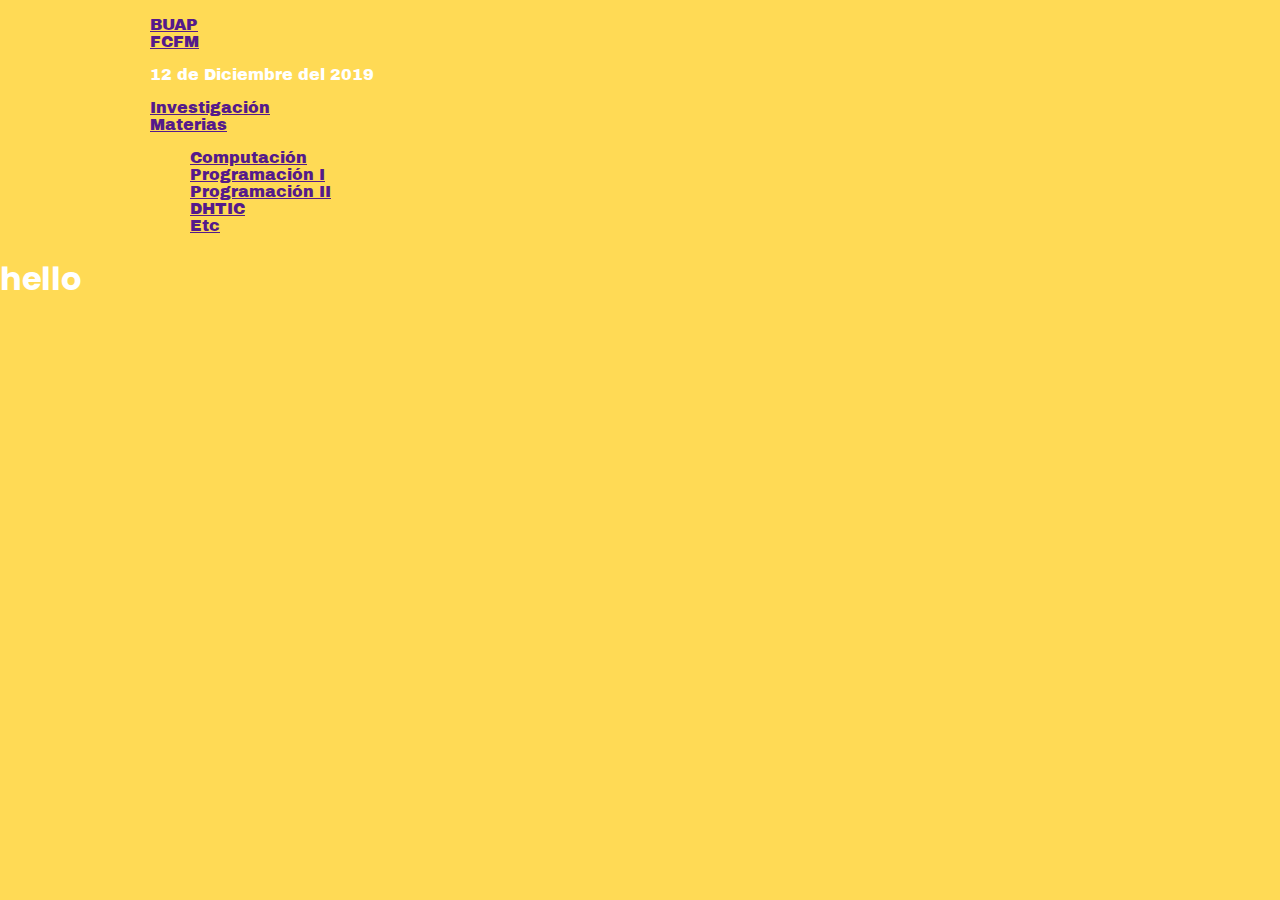
==== index.html @ c270cbc2 "first commit with files" ====
<!DOCTYPE html>
<html lang="es">
<head>
	<meta charset="UTF-8">
	<title>Mónica Macías</title>
	<meta name="viewport" content="width=device-width, minimum-scale=1.0, maximum-scale=1.0">
	<link rel="icon" href="favicon.png" sizes="32x32">
    <link href="https://fonts.googleapis.com/css?family=Archivo+Black|Poppins&display=swap" rel="stylesheet">
	<meta name="description" content="@descriptionPage">
	<link rel="stylesheet" href="./assets/css/style.css">
	
	<!-- twitter card -->
	<meta name="twitter:image" content="./assets/imgs/thumbnail.jpg"/>    

	<!-- Facebook Open Graph -->
	<meta property="og:image" content="./assets/imgs/thumbnail.jpg"/>

<!-- 

	Theme Name: Mmacias
	Author: Migue @elnodos
	Author Contact: hello@migue.design
	Copyright 2020

 -->


</head>
<body>
	<header class="header">
		<div class="container">
			<nav class="header-nav nav-left">
				<ul class="header-nav-list">
					<li><a href="" class="nav-item">BUAP</a></li>
					<li><a href="" class="nav-item">FCFM</a></li>
					<li id="date"><p>12 de Diciembre del 2019</p></li>
				</ul>
			</nav>
			<nav class="header-nav nav-right">
				<ul class="header-nav-list">
					<li><a href="" class="nav-item">Investigación</a></li>
					<li><a href="" class="nav-item">Materias</a>
						<ul class="header-nav-list submenu">
							<li><a href="" class="nav-item">Computación</a></li>
							<li><a href="" class="nav-item">Programación I</a></li>
							<li><a href="" class="nav-item">Programación II</a></li>
							<li><a href="" class="nav-item">DHTIC</a></li>
							<li><a href="" class="nav-item">Etc</a></li>
						</ul>
					</li>
				</ul>
			</nav>
		</div>
	</header>

	<main class="main">
		<h1>hello</h1>
	</main>
	
	<footer class="footer"></footer>
	


<script src="https://ajax.googleapis.com/ajax/libs/jquery/3.0.0/jquery.min.js"></script>
<script type='text/javascript' src="./assets/js/main.js" async></script>

<!-- Global site tag (gtag.js) - Google Analytics -->

</body>
</html>
---- assets/css/style.css ----
/*
	Theme Name: HELLO my sketch is | @hellomysketch : Diseño de productos digitales pixel a pixel.
	Theme URI: http://hellomysketchis.com
	Author: @elnodos
	Author URI: http://migue.design
	Author Contact: hello@migue.design
	Description: Diseño de productos digitales pixel a pixel.
	Version: 3.0
	
	Licensed under the MIT license.
	Copyright 2019

*/
/* normalize.css 2012-03-11T12:53 UTC - http://github.com/necolas/normalize.css */
article,aside,details,figcaption,figure,footer,header,hgroup,nav,section,summary{display:block}audio,canvas,video{display:inline-block;*display:inline;*zoom:1}audio:not([controls]){display:none;height:0}[hidden]{display:none}html{font-size:100%;-webkit-text-size-adjust:100%;-ms-text-size-adjust:100%}html,button,input,select,textarea{font-family:sans-serif}body{margin:0}a:focus{outline:thin dotted}a:hover,a:active{outline:0}h1{font-size:2em;margin:.67em 0}h2{font-size:1.5em;margin:.83em 0}h3{font-size:1.17em;margin:1em 0}h4{font-size:1em;margin:1.33em 0}h5{font-size:.83em;margin:1.67em 0}h6{font-size:.75em;margin:2.33em 0}abbr[title]{border-bottom:1px dotted}b,strong{font-weight:bold}blockquote{margin:1em 40px}dfn{font-style:italic}mark{background:#ff0;color:#000}p,pre{margin:1em 0}pre,code,kbd,samp{font-family:monospace,serif;_font-family:'courier new',monospace;font-size:1em}pre{white-space:pre;white-space:pre-wrap;word-wrap:break-word}q{quotes:none}q:before,q:after{content:'';content:none}small{font-size:80%}sub,sup{font-size:75%;line-height:0;position:relative;vertical-align:baseline}sup{top:-.5em}sub{bottom:-.25em}dl,menu,ol,ul{margin:1em 0}dd{margin:0 0 0 40px}menu,ol,ul{padding:0 0 0 40px}nav ul,nav ol{list-style:none;list-style-image:none}img{border:0;-ms-interpolation-mode:bicubic}svg:not(:root){overflow:hidden}figure{margin:0}form{margin:0}fieldset{border:1px solid #c0c0c0;margin:0 2px;padding:.35em .625em .75em}legend{border:0;padding:0;white-space:normal;*margin-left:-7px}button,input,select,textarea{font-size:100%;margin:0;vertical-align:baseline;*vertical-align:middle}button,input{line-height:normal}button,input[type="button"],input[type="reset"],input[type="submit"]{cursor:pointer;-webkit-appearance:button;*overflow:visible}button[disabled],input[disabled]{cursor:default}input[type="checkbox"],input[type="radio"]{box-sizing:border-box;padding:0;*height:13px;*width:13px}input[type="search"]{-webkit-appearance:textfield;-moz-box-sizing:content-box;-webkit-box-sizing:content-box;box-sizing:content-box}input[type="search"]::-webkit-search-decoration,input[type="search"]::-webkit-search-cancel-button{-webkit-appearance:none}button::-moz-focus-inner,input::-moz-focus-inner{border:0;padding:0}textarea{overflow:auto;vertical-align:top}table{border-collapse:collapse;border-spacing:0}@import url("https://fonts.googleapis.com/css?family=Archivo+Black|Poppins&display=swap");
*{box-sizing:border-box}.row{display:flex;flex-wrap:wrap;margin-left:auto;margin-right:auto;width:100%}.container{margin:0 auto;max-width:1100px;width:100%;padding:0 20px}.items-justify{-webkit-box-pack:start;-webkit-justify-content:flex-start;-ms-flex-pack:start;justify-content:flex-start}.items-right{-webkit-box-pack:end;-webkit-justify-content:flex-end;-ms-flex-pack:end;justify-content:flex-end}.items-center{-webkit-box-pack:center;-webkit-justify-content:center;-ms-flex-pack:center;justify-content:center}.items-between{-webkit-box-pack:justify;-webkit-justify-content:space-between;-ms-flex-pack:justify;justify-content:space-between}.items-around{-webkit-justify-content:space-around;-ms-flex-pack:distribute;justify-content:space-around}.items-top{-webkit-box-align:start;-webkit-align-items:flex-start;-ms-flex-align:start;align-items:flex-start;-webkit-align-content:flex-start;-ms-flex-line-pack:start;align-content:flex-start}.items-middle{-webkit-box-align:center;-webkit-align-items:center;-ms-flex-align:center;align-items:center;-webkit-align-content:center;-ms-flex-line-pack:center;align-content:center}.items-bottom{-webkit-box-align:end;-webkit-align-items:flex-end;-ms-flex-align:end;align-items:flex-end;-webkit-align-content:flex-end;-ms-flex-line-pack:end;align-content:flex-end}.col-full{width:100% !important}.col-xs1{width:7.3%}.col-xs2{width:15.64166%}.col-xs3{width:23.98332%}.col-xs4{width:32.32498%}.col-xs5{width:40.66664%}.col-xs6{width:49.0083%}.col-xs7{width:57.34996%}.col-xs8{width:65.69162%}.col-xs9{width:74.03328%}.col-xs10{width:82.37494%}.col-xs11{width:90.7166%}.col-xs12{width:99.05825999999999%}.offset-xs1{margin-left:8.86249%}.offset-xs2{margin-left:17.20415%}.offset-xs3{margin-left:25.54581%}.offset-xs4{margin-left:33.88746999999999%}.offset-xs5{margin-left:42.22913%}.offset-xs6{margin-left:50.570789999999995%}.offset-xs7{margin-left:58.91245%}.offset-xs8{margin-left:67.25411%}.offset-xs9{margin-left:75.59577%}.offset-xs10{margin-left:83.93742999999999%}.offset-xs11{margin-left:92.27909%}.offset-xs12{margin-left:100.62074999999999%}@media only screen and (min-width:601px){.col-sm1{width:7.3%}.col-sm2{width:15.64166%}.col-sm3{width:23.98332%}.col-sm4{width:32.32498%}.col-sm5{width:40.66664%}.col-sm6{width:49.0083%}.col-sm7{width:57.34996%}.col-sm8{width:65.69162%}.col-sm9{width:74.03328%}.col-sm10{width:82.37494%}.col-sm11{width:90.7166%}.col-sm12{width:99.05825999999999%}.offset-sm1{margin-left:8.86249%}.offset-sm2{margin-left:17.20415%}.offset-sm3{margin-left:25.54581%}.offset-sm4{margin-left:33.88746999999999%}.offset-sm5{margin-left:42.22913%}.offset-sm6{margin-left:50.570789999999995%}.offset-sm7{margin-left:58.91245%}.offset-sm8{margin-left:67.25411%}.offset-sm9{margin-left:75.59577%}.offset-sm10{margin-left:83.93742999999999%}.offset-sm11{margin-left:92.27909%}.offset-sm12{margin-left:100.62074999999999%}}@media screen and (min-width:910px){.col-md1{width:7.3%}.col-md2{width:15.64166%}.col-md3{width:23.98332%}.col-md4{width:32.32498%}.col-md5{width:40.66664%}.col-md6{width:49.0083%}.col-md7{width:57.34996%}.col-md8{width:65.69162%}.col-md9{width:74.03328%}.col-md10{width:82.37494%}.col-md11{width:90.7166%}.col-md12{width:99.05825999999999%}.offset-md1{margin-left:8.86249%}.offset-md2{margin-left:17.20415%}.offset-md3{margin-left:25.54581%}.offset-md4{margin-left:33.88746999999999%}.offset-md5{margin-left:42.22913%}.offset-md6{margin-left:50.570789999999995%}.offset-md7{margin-left:58.91245%}.offset-md8{margin-left:67.25411%}.offset-md9{margin-left:75.59577%}.offset-md10{margin-left:83.93742999999999%}.offset-md11{margin-left:92.27909%}.offset-md12{margin-left:100.62074999999999%}}@media screen and (min-width:1025px){.col-lg1{width:7.3%}.col-lg2{width:15.64166%}.col-lg3{width:23.98332%}.col-lg4{width:32.32498%}.col-lg5{width:40.66664%}.col-lg6{width:49.0083%}.col-lg7{width:57.34996%}.col-lg8{width:65.69162%}.col-lg9{width:74.03328%}.col-lg10{width:82.37494%}.col-lg11{width:90.7166%}.col-lg12{width:99.05825999999999%}.offset-lg1{margin-left:8.86249%}.offset-lg2{margin-left:17.20415%}.offset-lg3{margin-left:25.54581%}.offset-lg4{margin-left:33.88746999999999%}.offset-lg5{margin-left:42.22913%}.offset-lg6{margin-left:50.570789999999995%}.offset-lg7{margin-left:58.91245%}.offset-lg8{margin-left:67.25411%}.offset-lg9{margin-left:75.59577%}.offset-lg10{margin-left:83.93742999999999%}.offset-lg11{margin-left:92.27909%}.offset-lg12{margin-left:100.62074999999999%}}@media screen and (min-width:1400px){.col-xl1{width:7.3%}.col-xl2{width:15.64166%}.col-xl3{width:23.98332%}.col-xl4{width:32.32498%}.col-xl5{width:40.66664%}.col-xl6{width:49.0083%}.col-xl7{width:57.34996%}.col-xl8{width:65.69162%}.col-xl9{width:74.03328%}.col-xl10{width:82.37494%}.col-xl11{width:90.7166%}.col-xl12{width:99.05825999999999%}.offset-xl1{margin-left:8.86249%}.offset-xl2{margin-left:17.20415%}.offset-xl3{margin-left:25.54581%}.offset-xl4{margin-left:33.88746999999999%}.offset-xl5{margin-left:42.22913%}.offset-xl6{margin-left:50.570789999999995%}.offset-xl7{margin-left:58.91245%}.offset-xl8{margin-left:67.25411%}.offset-xl9{margin-left:75.59577%}.offset-xl10{margin-left:83.93742999999999%}.offset-xl11{margin-left:92.27909%}.offset-xl12{margin-left:100.62074999999999%}}body{font-family:'Poppins',sans-serif;background:#ffda55;color:#fff}.header{font-family:'Archivo Black',sans-serif}
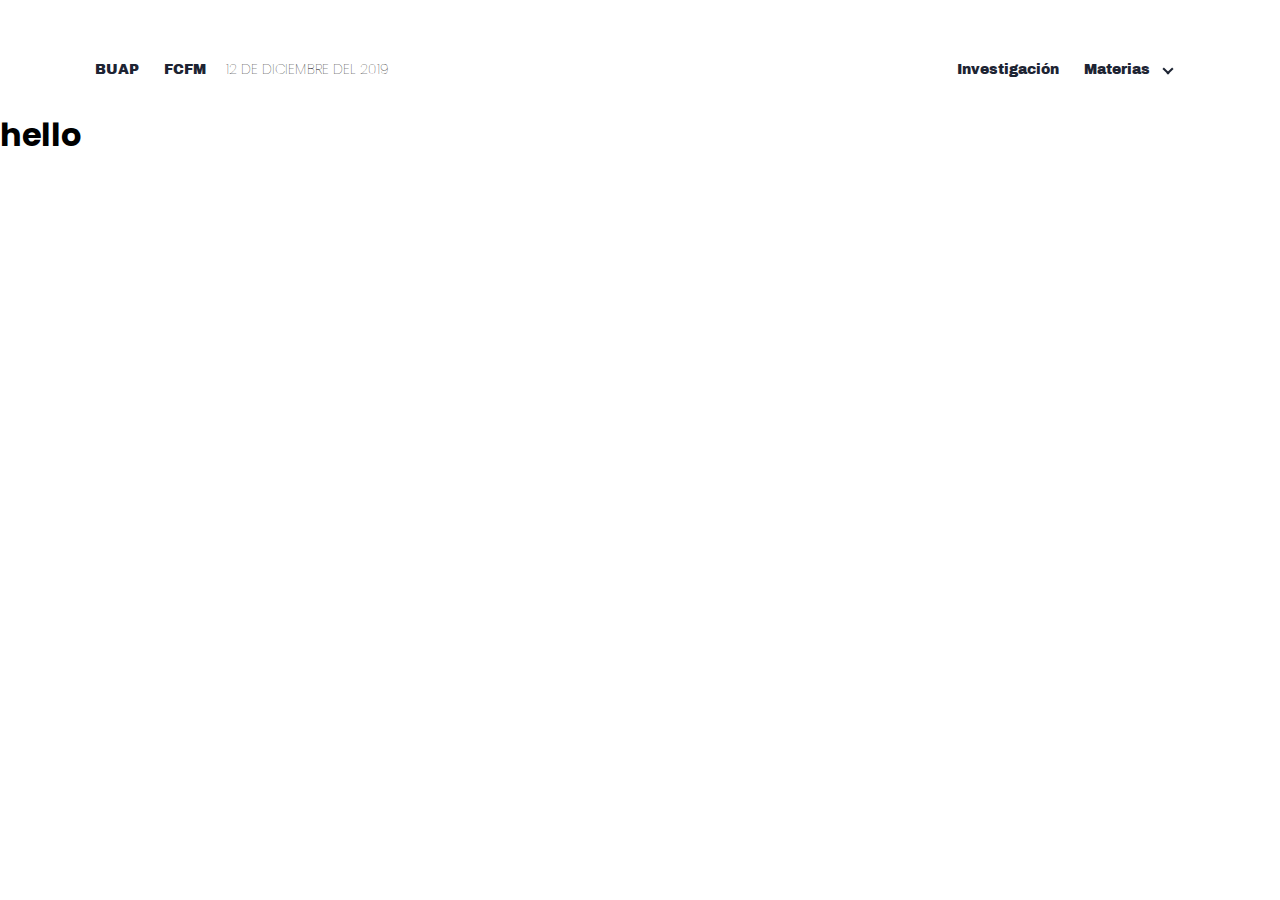
==== commit 823292f7: "top bar" ====
--- a/index.html
+++ b/index.html
@@ -29,24 +29,25 @@
 <body>
 	<header class="header">
 		<div class="container">
-			<nav class="header-nav nav-left">
-				<ul class="header-nav-list">
+			<nav class="nav nav-left">
+				<ul class="nav-list">
 					<li><a href="" class="nav-item">BUAP</a></li>
 					<li><a href="" class="nav-item">FCFM</a></li>
-					<li id="date"><p>12 de Diciembre del 2019</p></li>
+					<li><p id="date">12 de Diciembre del 2019</p></li>
 				</ul>
 			</nav>
-			<nav class="header-nav nav-right">
-				<ul class="header-nav-list">
+			<nav class="nav nav-right">
+				<ul class="nav-list">
 					<li><a href="" class="nav-item">Investigación</a></li>
-					<li><a href="" class="nav-item">Materias</a>
-						<ul class="header-nav-list submenu">
-							<li><a href="" class="nav-item">Computación</a></li>
-							<li><a href="" class="nav-item">Programación I</a></li>
-							<li><a href="" class="nav-item">Programación II</a></li>
-							<li><a href="" class="nav-item">DHTIC</a></li>
-							<li><a href="" class="nav-item">Etc</a></li>
-						</ul>
+					<li class="dropdown">
+							<a href="" class="nav-item">Materias</a>
+							<ul class="nav-list submenu">
+								<li><a href="" class="nav-item">Computación</a></li>
+								<li><a href="" class="nav-item">Programación I</a></li>
+								<li><a href="" class="nav-item">Programación II</a></li>
+								<li><a href="" class="nav-item">DHTIC</a></li>
+								<li><a href="" class="nav-item">Etc</a></li>
+							</ul>
 					</li>
 				</ul>
 			</nav>
--- a/assets/css/style.css
+++ b/assets/css/style.css
@@ -11,6 +11,812 @@
 	Copyright 2019
 
 */
+/* Prefixes
+_____________________________________________________ */
+/* Normalize
+_____________________________________________________ */
 /* normalize.css 2012-03-11T12:53 UTC - http://github.com/necolas/normalize.css */
-article,aside,details,figcaption,figure,footer,header,hgroup,nav,section,summary{display:block}audio,canvas,video{display:inline-block;*display:inline;*zoom:1}audio:not([controls]){display:none;height:0}[hidden]{display:none}html{font-size:100%;-webkit-text-size-adjust:100%;-ms-text-size-adjust:100%}html,button,input,select,textarea{font-family:sans-serif}body{margin:0}a:focus{outline:thin dotted}a:hover,a:active{outline:0}h1{font-size:2em;margin:.67em 0}h2{font-size:1.5em;margin:.83em 0}h3{font-size:1.17em;margin:1em 0}h4{font-size:1em;margin:1.33em 0}h5{font-size:.83em;margin:1.67em 0}h6{font-size:.75em;margin:2.33em 0}abbr[title]{border-bottom:1px dotted}b,strong{font-weight:bold}blockquote{margin:1em 40px}dfn{font-style:italic}mark{background:#ff0;color:#000}p,pre{margin:1em 0}pre,code,kbd,samp{font-family:monospace,serif;_font-family:'courier new',monospace;font-size:1em}pre{white-space:pre;white-space:pre-wrap;word-wrap:break-word}q{quotes:none}q:before,q:after{content:'';content:none}small{font-size:80%}sub,sup{font-size:75%;line-height:0;position:relative;vertical-align:baseline}sup{top:-.5em}sub{bottom:-.25em}dl,menu,ol,ul{margin:1em 0}dd{margin:0 0 0 40px}menu,ol,ul{padding:0 0 0 40px}nav ul,nav ol{list-style:none;list-style-image:none}img{border:0;-ms-interpolation-mode:bicubic}svg:not(:root){overflow:hidden}figure{margin:0}form{margin:0}fieldset{border:1px solid #c0c0c0;margin:0 2px;padding:.35em .625em .75em}legend{border:0;padding:0;white-space:normal;*margin-left:-7px}button,input,select,textarea{font-size:100%;margin:0;vertical-align:baseline;*vertical-align:middle}button,input{line-height:normal}button,input[type="button"],input[type="reset"],input[type="submit"]{cursor:pointer;-webkit-appearance:button;*overflow:visible}button[disabled],input[disabled]{cursor:default}input[type="checkbox"],input[type="radio"]{box-sizing:border-box;padding:0;*height:13px;*width:13px}input[type="search"]{-webkit-appearance:textfield;-moz-box-sizing:content-box;-webkit-box-sizing:content-box;box-sizing:content-box}input[type="search"]::-webkit-search-decoration,input[type="search"]::-webkit-search-cancel-button{-webkit-appearance:none}button::-moz-focus-inner,input::-moz-focus-inner{border:0;padding:0}textarea{overflow:auto;vertical-align:top}table{border-collapse:collapse;border-spacing:0}@import url("https://fonts.googleapis.com/css?family=Archivo+Black|Poppins&display=swap");
-*{box-sizing:border-box}.row{display:flex;flex-wrap:wrap;margin-left:auto;margin-right:auto;width:100%}.container{margin:0 auto;max-width:1100px;width:100%;padding:0 20px}.items-justify{-webkit-box-pack:start;-webkit-justify-content:flex-start;-ms-flex-pack:start;justify-content:flex-start}.items-right{-webkit-box-pack:end;-webkit-justify-content:flex-end;-ms-flex-pack:end;justify-content:flex-end}.items-center{-webkit-box-pack:center;-webkit-justify-content:center;-ms-flex-pack:center;justify-content:center}.items-between{-webkit-box-pack:justify;-webkit-justify-content:space-between;-ms-flex-pack:justify;justify-content:space-between}.items-around{-webkit-justify-content:space-around;-ms-flex-pack:distribute;justify-content:space-around}.items-top{-webkit-box-align:start;-webkit-align-items:flex-start;-ms-flex-align:start;align-items:flex-start;-webkit-align-content:flex-start;-ms-flex-line-pack:start;align-content:flex-start}.items-middle{-webkit-box-align:center;-webkit-align-items:center;-ms-flex-align:center;align-items:center;-webkit-align-content:center;-ms-flex-line-pack:center;align-content:center}.items-bottom{-webkit-box-align:end;-webkit-align-items:flex-end;-ms-flex-align:end;align-items:flex-end;-webkit-align-content:flex-end;-ms-flex-line-pack:end;align-content:flex-end}.col-full{width:100% !important}.col-xs1{width:7.3%}.col-xs2{width:15.64166%}.col-xs3{width:23.98332%}.col-xs4{width:32.32498%}.col-xs5{width:40.66664%}.col-xs6{width:49.0083%}.col-xs7{width:57.34996%}.col-xs8{width:65.69162%}.col-xs9{width:74.03328%}.col-xs10{width:82.37494%}.col-xs11{width:90.7166%}.col-xs12{width:99.05825999999999%}.offset-xs1{margin-left:8.86249%}.offset-xs2{margin-left:17.20415%}.offset-xs3{margin-left:25.54581%}.offset-xs4{margin-left:33.88746999999999%}.offset-xs5{margin-left:42.22913%}.offset-xs6{margin-left:50.570789999999995%}.offset-xs7{margin-left:58.91245%}.offset-xs8{margin-left:67.25411%}.offset-xs9{margin-left:75.59577%}.offset-xs10{margin-left:83.93742999999999%}.offset-xs11{margin-left:92.27909%}.offset-xs12{margin-left:100.62074999999999%}@media only screen and (min-width:601px){.col-sm1{width:7.3%}.col-sm2{width:15.64166%}.col-sm3{width:23.98332%}.col-sm4{width:32.32498%}.col-sm5{width:40.66664%}.col-sm6{width:49.0083%}.col-sm7{width:57.34996%}.col-sm8{width:65.69162%}.col-sm9{width:74.03328%}.col-sm10{width:82.37494%}.col-sm11{width:90.7166%}.col-sm12{width:99.05825999999999%}.offset-sm1{margin-left:8.86249%}.offset-sm2{margin-left:17.20415%}.offset-sm3{margin-left:25.54581%}.offset-sm4{margin-left:33.88746999999999%}.offset-sm5{margin-left:42.22913%}.offset-sm6{margin-left:50.570789999999995%}.offset-sm7{margin-left:58.91245%}.offset-sm8{margin-left:67.25411%}.offset-sm9{margin-left:75.59577%}.offset-sm10{margin-left:83.93742999999999%}.offset-sm11{margin-left:92.27909%}.offset-sm12{margin-left:100.62074999999999%}}@media screen and (min-width:910px){.col-md1{width:7.3%}.col-md2{width:15.64166%}.col-md3{width:23.98332%}.col-md4{width:32.32498%}.col-md5{width:40.66664%}.col-md6{width:49.0083%}.col-md7{width:57.34996%}.col-md8{width:65.69162%}.col-md9{width:74.03328%}.col-md10{width:82.37494%}.col-md11{width:90.7166%}.col-md12{width:99.05825999999999%}.offset-md1{margin-left:8.86249%}.offset-md2{margin-left:17.20415%}.offset-md3{margin-left:25.54581%}.offset-md4{margin-left:33.88746999999999%}.offset-md5{margin-left:42.22913%}.offset-md6{margin-left:50.570789999999995%}.offset-md7{margin-left:58.91245%}.offset-md8{margin-left:67.25411%}.offset-md9{margin-left:75.59577%}.offset-md10{margin-left:83.93742999999999%}.offset-md11{margin-left:92.27909%}.offset-md12{margin-left:100.62074999999999%}}@media screen and (min-width:1025px){.col-lg1{width:7.3%}.col-lg2{width:15.64166%}.col-lg3{width:23.98332%}.col-lg4{width:32.32498%}.col-lg5{width:40.66664%}.col-lg6{width:49.0083%}.col-lg7{width:57.34996%}.col-lg8{width:65.69162%}.col-lg9{width:74.03328%}.col-lg10{width:82.37494%}.col-lg11{width:90.7166%}.col-lg12{width:99.05825999999999%}.offset-lg1{margin-left:8.86249%}.offset-lg2{margin-left:17.20415%}.offset-lg3{margin-left:25.54581%}.offset-lg4{margin-left:33.88746999999999%}.offset-lg5{margin-left:42.22913%}.offset-lg6{margin-left:50.570789999999995%}.offset-lg7{margin-left:58.91245%}.offset-lg8{margin-left:67.25411%}.offset-lg9{margin-left:75.59577%}.offset-lg10{margin-left:83.93742999999999%}.offset-lg11{margin-left:92.27909%}.offset-lg12{margin-left:100.62074999999999%}}@media screen and (min-width:1400px){.col-xl1{width:7.3%}.col-xl2{width:15.64166%}.col-xl3{width:23.98332%}.col-xl4{width:32.32498%}.col-xl5{width:40.66664%}.col-xl6{width:49.0083%}.col-xl7{width:57.34996%}.col-xl8{width:65.69162%}.col-xl9{width:74.03328%}.col-xl10{width:82.37494%}.col-xl11{width:90.7166%}.col-xl12{width:99.05825999999999%}.offset-xl1{margin-left:8.86249%}.offset-xl2{margin-left:17.20415%}.offset-xl3{margin-left:25.54581%}.offset-xl4{margin-left:33.88746999999999%}.offset-xl5{margin-left:42.22913%}.offset-xl6{margin-left:50.570789999999995%}.offset-xl7{margin-left:58.91245%}.offset-xl8{margin-left:67.25411%}.offset-xl9{margin-left:75.59577%}.offset-xl10{margin-left:83.93742999999999%}.offset-xl11{margin-left:92.27909%}.offset-xl12{margin-left:100.62074999999999%}}body{font-family:'Poppins',sans-serif;background:#ffda55;color:#fff}.header{font-family:'Archivo Black',sans-serif}+article,
+aside,
+details,
+figcaption,
+figure,
+footer,
+header,
+hgroup,
+nav,
+section,
+summary {
+  display: block;
+}
+audio,
+canvas,
+video {
+  display: inline-block;
+  *display: inline;
+  *zoom: 1;
+}
+audio:not([controls]) {
+  display: none;
+  height: 0;
+}
+[hidden] {
+  display: none;
+}
+html {
+  font-size: 100%;
+/* 1 */
+  -webkit-text-size-adjust: 100%;
+/* 2 */
+  -ms-text-size-adjust: 100%;
+/* 2 */
+}
+html,
+button,
+input,
+select,
+textarea {
+  font-family: sans-serif;
+}
+body {
+  margin: 0;
+}
+a:focus {
+  outline: thin dotted;
+}
+a:hover,
+a:active {
+  outline: 0;
+}
+h1 {
+  font-size: 2em;
+  margin: 0.67em 0;
+}
+h2 {
+  font-size: 1.5em;
+  margin: 0.83em 0;
+}
+h3 {
+  font-size: 1.17em;
+  margin: 1em 0;
+}
+h4 {
+  font-size: 1em;
+  margin: 1.33em 0;
+}
+h5 {
+  font-size: 0.83em;
+  margin: 1.67em 0;
+}
+h6 {
+  font-size: 0.75em;
+  margin: 2.33em 0;
+}
+abbr[title] {
+  border-bottom: 1px dotted;
+}
+b,
+strong {
+  font-weight: bold;
+}
+blockquote {
+  margin: 1em 40px;
+}
+dfn {
+  font-style: italic;
+}
+mark {
+  background: #ff0;
+  color: #000;
+}
+p,
+pre {
+  margin: 1em 0;
+}
+pre,
+code,
+kbd,
+samp {
+  font-family: monospace, serif;
+  _font-family: 'courier new', monospace;
+  font-size: 1em;
+}
+pre {
+  white-space: pre;
+  white-space: pre-wrap;
+  word-wrap: break-word;
+}
+q {
+  quotes: none;
+}
+q:before,
+q:after {
+  content: '';
+  content: none;
+}
+small {
+  font-size: 80%;
+}
+sub,
+sup {
+  font-size: 75%;
+  line-height: 0;
+  position: relative;
+  vertical-align: baseline;
+}
+sup {
+  top: -0.5em;
+}
+sub {
+  bottom: -0.25em;
+}
+dl,
+menu,
+ol,
+ul {
+  margin: 1em 0;
+}
+dd {
+  margin: 0 0 0 40px;
+}
+menu,
+ol,
+ul {
+  padding: 0 0 0 40px;
+}
+nav ul,
+nav ol {
+  list-style: none;
+  list-style-image: none;
+}
+img {
+  border: 0;
+/* 1 */
+  -ms-interpolation-mode: bicubic;
+/* 2 */
+}
+svg:not(:root) {
+  overflow: hidden;
+}
+figure {
+  margin: 0;
+}
+form {
+  margin: 0;
+}
+fieldset {
+  border: 1px solid #c0c0c0;
+  margin: 0 2px;
+  padding: 0.35em 0.625em 0.75em;
+}
+legend {
+  border: 0;
+/* 1 */
+  padding: 0;
+  white-space: normal;
+/* 2 */
+  *margin-left: -7px;
+/* 3 */
+}
+button,
+input,
+select,
+textarea {
+  font-size: 100%;
+/* 1 */
+  margin: 0;
+/* 2 */
+  vertical-align: baseline;
+/* 3 */
+  *vertical-align: middle;
+/* 3 */
+}
+button,
+input {
+  line-height: normal;
+/* 1 */
+}
+button,
+input[type="button"],
+input[type="reset"],
+input[type="submit"] {
+  cursor: pointer;
+/* 1 */
+  -webkit-appearance: button;
+/* 2 */
+  *overflow: visible;
+/* 3 */
+}
+button[disabled],
+input[disabled] {
+  cursor: default;
+}
+input[type="checkbox"],
+input[type="radio"] {
+  box-sizing: border-box;
+/* 1 */
+  padding: 0;
+/* 2 */
+  *height: 13px;
+/* 3 */
+  *width: 13px;
+/* 3 */
+}
+input[type="search"] {
+  -webkit-appearance: textfield;
+/* 1 */
+  -moz-box-sizing: content-box;
+  -webkit-box-sizing: content-box;
+/* 2 */
+  box-sizing: content-box;
+}
+input[type="search"]::-webkit-search-decoration,
+input[type="search"]::-webkit-search-cancel-button {
+  -webkit-appearance: none;
+}
+button::-moz-focus-inner,
+input::-moz-focus-inner {
+  border: 0;
+  padding: 0;
+}
+textarea {
+  overflow: auto;
+/* 1 */
+  vertical-align: top;
+/* 2 */
+}
+table {
+  border-collapse: collapse;
+  border-spacing: 0;
+}
+/* Constants
+_____________________________________________________ */
+@import url("https://fonts.googleapis.com/css?family=Archivo+Black|Poppins&display=swap");
+/* Mixins
+_____________________________________________________ */
+/* Grid
+_____________________________________________________ */
+* {
+  box-sizing: border-box;
+}
+.row {
+  display: flex;
+  flex-wrap: wrap;
+  margin-left: auto;
+  margin-right: auto;
+  width: 100%;
+}
+.container {
+  margin: 0 auto;
+  max-width: 1100px;
+  width: 100%;
+  padding: 0 20px;
+}
+.items-justify {
+  -webkit-box-pack: start;
+  -webkit-justify-content: flex-start;
+  -ms-flex-pack: start;
+  justify-content: flex-start;
+}
+.items-right {
+  -webkit-box-pack: end;
+  -webkit-justify-content: flex-end;
+  -ms-flex-pack: end;
+  justify-content: flex-end;
+}
+.items-center {
+  -webkit-box-pack: center;
+  -webkit-justify-content: center;
+  -ms-flex-pack: center;
+  justify-content: center;
+}
+.items-between {
+  -webkit-box-pack: justify;
+  -webkit-justify-content: space-between;
+  -ms-flex-pack: justify;
+  justify-content: space-between;
+}
+.items-around {
+  -webkit-justify-content: space-around;
+  -ms-flex-pack: distribute;
+  justify-content: space-around;
+}
+.items-top {
+  -webkit-box-align: start;
+  -webkit-align-items: flex-start;
+  -ms-flex-align: start;
+  align-items: flex-start;
+  -webkit-align-content: flex-start;
+  -ms-flex-line-pack: start;
+  align-content: flex-start;
+}
+.items-middle {
+  -webkit-box-align: center;
+  -webkit-align-items: center;
+  -ms-flex-align: center;
+  align-items: center;
+  -webkit-align-content: center;
+  -ms-flex-line-pack: center;
+  align-content: center;
+}
+.items-bottom {
+  -webkit-box-align: end;
+  -webkit-align-items: flex-end;
+  -ms-flex-align: end;
+  align-items: flex-end;
+  -webkit-align-content: flex-end;
+  -ms-flex-line-pack: end;
+  align-content: flex-end;
+}
+.col-full {
+  width: 100% !important;
+}
+.col-xs1 {
+  width: 7.3%;
+}
+.col-xs2 {
+  width: 15.64166%;
+}
+.col-xs3 {
+  width: 23.98332%;
+}
+.col-xs4 {
+  width: 32.32498%;
+}
+.col-xs5 {
+  width: 40.66664%;
+}
+.col-xs6 {
+  width: 49.0083%;
+}
+.col-xs7 {
+  width: 57.34996%;
+}
+.col-xs8 {
+  width: 65.69162%;
+}
+.col-xs9 {
+  width: 74.03328%;
+}
+.col-xs10 {
+  width: 82.37494%;
+}
+.col-xs11 {
+  width: 90.7166%;
+}
+.col-xs12 {
+  width: 99.05825999999999%;
+}
+.offset-xs1 {
+  margin-left: 8.86249%;
+}
+.offset-xs2 {
+  margin-left: 17.20415%;
+}
+.offset-xs3 {
+  margin-left: 25.54581%;
+}
+.offset-xs4 {
+  margin-left: 33.88746999999999%;
+}
+.offset-xs5 {
+  margin-left: 42.22913%;
+}
+.offset-xs6 {
+  margin-left: 50.570789999999995%;
+}
+.offset-xs7 {
+  margin-left: 58.91245%;
+}
+.offset-xs8 {
+  margin-left: 67.25411%;
+}
+.offset-xs9 {
+  margin-left: 75.59577%;
+}
+.offset-xs10 {
+  margin-left: 83.93742999999999%;
+}
+.offset-xs11 {
+  margin-left: 92.27909%;
+}
+.offset-xs12 {
+  margin-left: 100.62074999999999%;
+}
+@media only screen and (min-width: 601px) {
+  .col-sm1 {
+    width: 7.3%;
+  }
+  .col-sm2 {
+    width: 15.64166%;
+  }
+  .col-sm3 {
+    width: 23.98332%;
+  }
+  .col-sm4 {
+    width: 32.32498%;
+  }
+  .col-sm5 {
+    width: 40.66664%;
+  }
+  .col-sm6 {
+    width: 49.0083%;
+  }
+  .col-sm7 {
+    width: 57.34996%;
+  }
+  .col-sm8 {
+    width: 65.69162%;
+  }
+  .col-sm9 {
+    width: 74.03328%;
+  }
+  .col-sm10 {
+    width: 82.37494%;
+  }
+  .col-sm11 {
+    width: 90.7166%;
+  }
+  .col-sm12 {
+    width: 99.05825999999999%;
+  }
+  .offset-sm1 {
+    margin-left: 8.86249%;
+  }
+  .offset-sm2 {
+    margin-left: 17.20415%;
+  }
+  .offset-sm3 {
+    margin-left: 25.54581%;
+  }
+  .offset-sm4 {
+    margin-left: 33.88746999999999%;
+  }
+  .offset-sm5 {
+    margin-left: 42.22913%;
+  }
+  .offset-sm6 {
+    margin-left: 50.570789999999995%;
+  }
+  .offset-sm7 {
+    margin-left: 58.91245%;
+  }
+  .offset-sm8 {
+    margin-left: 67.25411%;
+  }
+  .offset-sm9 {
+    margin-left: 75.59577%;
+  }
+  .offset-sm10 {
+    margin-left: 83.93742999999999%;
+  }
+  .offset-sm11 {
+    margin-left: 92.27909%;
+  }
+  .offset-sm12 {
+    margin-left: 100.62074999999999%;
+  }
+}
+@media screen and (min-width: 910px) {
+  .col-md1 {
+    width: 7.3%;
+  }
+  .col-md2 {
+    width: 15.64166%;
+  }
+  .col-md3 {
+    width: 23.98332%;
+  }
+  .col-md4 {
+    width: 32.32498%;
+  }
+  .col-md5 {
+    width: 40.66664%;
+  }
+  .col-md6 {
+    width: 49.0083%;
+  }
+  .col-md7 {
+    width: 57.34996%;
+  }
+  .col-md8 {
+    width: 65.69162%;
+  }
+  .col-md9 {
+    width: 74.03328%;
+  }
+  .col-md10 {
+    width: 82.37494%;
+  }
+  .col-md11 {
+    width: 90.7166%;
+  }
+  .col-md12 {
+    width: 99.05825999999999%;
+  }
+  .offset-md1 {
+    margin-left: 8.86249%;
+  }
+  .offset-md2 {
+    margin-left: 17.20415%;
+  }
+  .offset-md3 {
+    margin-left: 25.54581%;
+  }
+  .offset-md4 {
+    margin-left: 33.88746999999999%;
+  }
+  .offset-md5 {
+    margin-left: 42.22913%;
+  }
+  .offset-md6 {
+    margin-left: 50.570789999999995%;
+  }
+  .offset-md7 {
+    margin-left: 58.91245%;
+  }
+  .offset-md8 {
+    margin-left: 67.25411%;
+  }
+  .offset-md9 {
+    margin-left: 75.59577%;
+  }
+  .offset-md10 {
+    margin-left: 83.93742999999999%;
+  }
+  .offset-md11 {
+    margin-left: 92.27909%;
+  }
+  .offset-md12 {
+    margin-left: 100.62074999999999%;
+  }
+}
+@media screen and (min-width: 1025px) {
+  .container {
+    padding: 0;
+  }
+  .col-lg1 {
+    width: 7.3%;
+  }
+  .col-lg2 {
+    width: 15.64166%;
+  }
+  .col-lg3 {
+    width: 23.98332%;
+  }
+  .col-lg4 {
+    width: 32.32498%;
+  }
+  .col-lg5 {
+    width: 40.66664%;
+  }
+  .col-lg6 {
+    width: 49.0083%;
+  }
+  .col-lg7 {
+    width: 57.34996%;
+  }
+  .col-lg8 {
+    width: 65.69162%;
+  }
+  .col-lg9 {
+    width: 74.03328%;
+  }
+  .col-lg10 {
+    width: 82.37494%;
+  }
+  .col-lg11 {
+    width: 90.7166%;
+  }
+  .col-lg12 {
+    width: 99.05825999999999%;
+  }
+  .offset-lg1 {
+    margin-left: 8.86249%;
+  }
+  .offset-lg2 {
+    margin-left: 17.20415%;
+  }
+  .offset-lg3 {
+    margin-left: 25.54581%;
+  }
+  .offset-lg4 {
+    margin-left: 33.88746999999999%;
+  }
+  .offset-lg5 {
+    margin-left: 42.22913%;
+  }
+  .offset-lg6 {
+    margin-left: 50.570789999999995%;
+  }
+  .offset-lg7 {
+    margin-left: 58.91245%;
+  }
+  .offset-lg8 {
+    margin-left: 67.25411%;
+  }
+  .offset-lg9 {
+    margin-left: 75.59577%;
+  }
+  .offset-lg10 {
+    margin-left: 83.93742999999999%;
+  }
+  .offset-lg11 {
+    margin-left: 92.27909%;
+  }
+  .offset-lg12 {
+    margin-left: 100.62074999999999%;
+  }
+}
+@media screen and (min-width: 1400px) {
+  .col-xl1 {
+    width: 7.3%;
+  }
+  .col-xl2 {
+    width: 15.64166%;
+  }
+  .col-xl3 {
+    width: 23.98332%;
+  }
+  .col-xl4 {
+    width: 32.32498%;
+  }
+  .col-xl5 {
+    width: 40.66664%;
+  }
+  .col-xl6 {
+    width: 49.0083%;
+  }
+  .col-xl7 {
+    width: 57.34996%;
+  }
+  .col-xl8 {
+    width: 65.69162%;
+  }
+  .col-xl9 {
+    width: 74.03328%;
+  }
+  .col-xl10 {
+    width: 82.37494%;
+  }
+  .col-xl11 {
+    width: 90.7166%;
+  }
+  .col-xl12 {
+    width: 99.05825999999999%;
+  }
+  .offset-xl1 {
+    margin-left: 8.86249%;
+  }
+  .offset-xl2 {
+    margin-left: 17.20415%;
+  }
+  .offset-xl3 {
+    margin-left: 25.54581%;
+  }
+  .offset-xl4 {
+    margin-left: 33.88746999999999%;
+  }
+  .offset-xl5 {
+    margin-left: 42.22913%;
+  }
+  .offset-xl6 {
+    margin-left: 50.570789999999995%;
+  }
+  .offset-xl7 {
+    margin-left: 58.91245%;
+  }
+  .offset-xl8 {
+    margin-left: 67.25411%;
+  }
+  .offset-xl9 {
+    margin-left: 75.59577%;
+  }
+  .offset-xl10 {
+    margin-left: 83.93742999999999%;
+  }
+  .offset-xl11 {
+    margin-left: 92.27909%;
+  }
+  .offset-xl12 {
+    margin-left: 100.62074999999999%;
+  }
+}
+/* Base
+_____________________________________________________ */
+body {
+  font-family: 'Poppins', sans-serif;
+}
+.header {
+  font-family: 'Archivo Black', sans-serif;
+  padding-top: 50px;
+}
+.header .container {
+  display: flex;
+  flex-wrap: wrap;
+  margin-left: auto;
+  margin-right: auto;
+  width: 100%;
+  -webkit-box-pack: justify;
+  -webkit-justify-content: space-between;
+  -ms-flex-pack: justify;
+  justify-content: space-between;
+}
+.nav-list {
+  list-style: none;
+  padding: 0;
+  margin: 0;
+}
+.nav-list li {
+  display: inline-block;
+  margin: 0 10px 0 0;
+}
+.nav-list li p,
+.nav-list li a {
+  font-size: 14px;
+  margin: 0;
+}
+.nav-list li p {
+  font-family: 'Poppins', sans-serif;
+  font-weight: 100;
+  text-transform: uppercase;
+}
+.nav-list .dropdown {
+  position: relative;
+}
+.nav-list .dropdown>a {
+  position: relative;
+  padding-right: 30px;
+}
+.nav-list .dropdown>a::before,
+.nav-list .dropdown>a::after {
+  position: absolute;
+  content: '';
+  display: block;
+  width: 8px;
+  height: 2px;
+  background-color: #1d2433;
+}
+.nav-list .dropdown>a::before {
+  transform: rotate(45deg);
+  top: 50%;
+  right: 10px;
+}
+.nav-list .dropdown>a::after {
+  top: 50%;
+  right: 6px;
+  transform: rotate(-45deg);
+}
+.nav-list .dropdown:hover .submenu {
+  height: auto;
+  top: 100%;
+  opacity: 1;
+}
+.nav-item {
+  text-decoration: none;
+  display: block;
+  line-height: 40px;
+  color: #1d2433;
+  padding: 0 5px;
+}
+.nav-item:hover {
+  background-color: rgba(29,36,51,0.05);
+}
+.nav .submenu {
+  background-color: #fff;
+  position: absolute;
+  width: 200px;
+  height: 0;
+  overflow: hidden;
+  top: 80%;
+  opacity: 0;
+  transition: all 0.5s cubic-bezier(0.22, 0.61, 0.36, 1);
+  box-shadow: 0px 0px 8px -5px rgba(0,0,0,0.12), 0px 8px 12px -5px rgba(0,0,0,0.24);
+}
+.nav .submenu li {
+  display: block;
+  margin: 0;
+}
+.nav .submenu li a {
+  padding: 0 20px;
+}
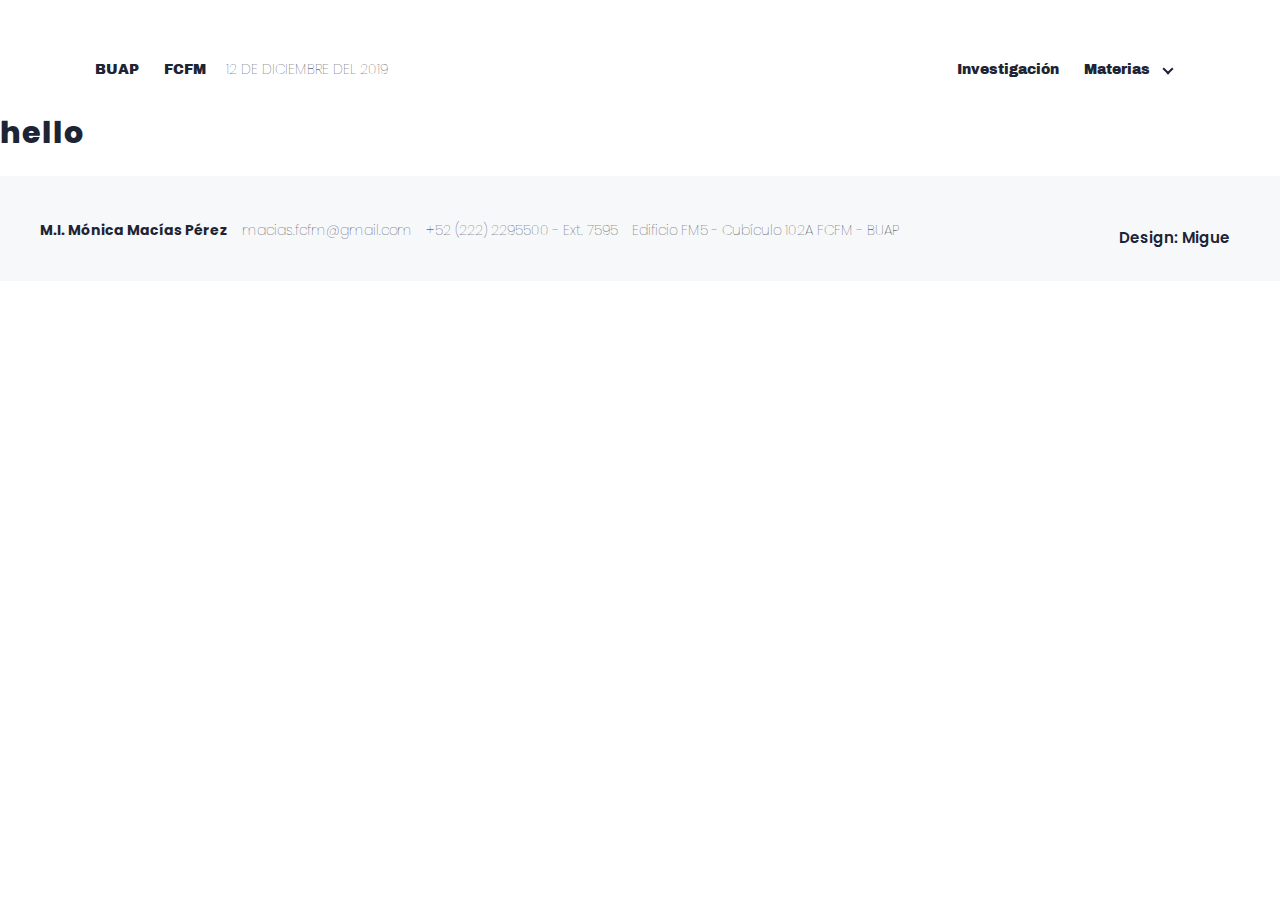
==== commit 76b05480: "add footer" ====
--- a/index.html
+++ b/index.html
@@ -58,7 +58,26 @@
 		<h1>hello</h1>
 	</main>
 	
-	<footer class="footer"></footer>
+	<footer class="footer">
+		<ul class="footer-list">
+			<li class="footer-list-item">
+				<p><strong>M.I. Mónica Macías Pérez</strong></p>
+			</li>
+			<li class="footer-list-item">
+				<p>macias.fcfm&commat;gmail.com</p>
+			</li>
+			<li class="footer-list-item">
+				<p>+52 (222) 2295500 - Ext. 7595</p>
+			</li>
+			<li class="footer-list-item">
+				<p>Edificio FM5 - Cubículo 102A FCFM - BUAP</p>
+			</li>
+		</ul>
+		
+		<div class="footer-design">
+			<a href="https://migue.design/" target="_blank">Design: Migue</a>
+		</div>
+	</footer>
 	
 
 
--- a/assets/css/style.css
+++ b/assets/css/style.css
@@ -724,9 +724,84 @@
 }
 /* Base
 _____________________________________________________ */
+* {
+  box-sizing: border-box;
+}
+html {
+  -webkit-font-smoothing: subpixel-antialiased;
+  -webkit-text-size-adjust: 100%;
+  font-smoothing: antialiased;
+  text-size-adjust: 100%;
+  font-size: 97%;
+}
 body {
+  -moz-osx-font-smoothing: grayscale;
+  -ms-text-size-adjust: 100%;
+  -webkit-font-smoothing: antialiased;
+  -webkit-font-smoothing: antialiased;
+  -webkit-text-size-adjust: 100%;
+  -webkit-text-size-adjust: 100%;
+  color: #1d2433;
   font-family: 'Poppins', sans-serif;
-}
+  font-size: 97%;
+  font-smoothing: antialiased;
+  font-weight: normal;
+  margin: 0;
+  padding: 0;
+  text-size-adjust: 100%;
+  transition: all 300ms ease;
+  width: 100%;
+}
+h1,
+h2,
+h3,
+h4,
+h5,
+h6 {
+  -webkit-font-smoothing: antialiased;
+  -webkit-text-size-adjust: 100%;
+  font-smoothing: antialiased;
+  text-size-adjust: 100%;
+  font-weight: 800;
+  padding: 0;
+  letter-spacing: 1px;
+}
+a {
+  display: inline-block;
+  border: none;
+  outline: none;
+  font-weight: 400;
+  transition: all 0.25s ease-out;
+  text-decoration: none;
+}
+a:focus {
+  outline: 0;
+}
+::selection {
+  background: #ffda55;
+  color: #fff;
+  font-weight: 100;
+}
+img {
+  border: 0;
+  display: block;
+  height: auto;
+  width: 100%;
+}
+p {
+  font-weight: 100;
+  word-wrap: break-word;
+}
+.clearfix:before,
+.clearfix:after {
+  content: " ";
+  display: table;
+}
+.clearfix:after {
+  clear: both;
+}
+/* Topbar
+_____________________________________________________ */
 .header {
   font-family: 'Archivo Black', sans-serif;
   padding-top: 50px;
@@ -820,3 +895,39 @@
 .nav .submenu li a {
   padding: 0 20px;
 }
+/* Footer
+_____________________________________________________ */
+.footer {
+  background-color: #f6f8fa;
+  display: block;
+  padding: 40px;
+  position: relative;
+}
+.footer-list {
+  vertical-align: middle;
+  display: inline-block;
+  padding: 0;
+  margin: 0;
+}
+.footer-list li {
+  display: inline-block;
+  margin-right: 10px;
+}
+.footer-list li p {
+  font-size: 14px;
+  margin: 0;
+}
+.footer-design {
+  position: absolute;
+  right: 40px;
+  top: 40px;
+}
+.footer-design a {
+  font-weight: 600;
+  color: #1d2433;
+  padding: 10px;
+}
+.footer-design a:hover {
+  color: #0f46c1;
+  background-color: rgba(15,70,193,0.05);
+}
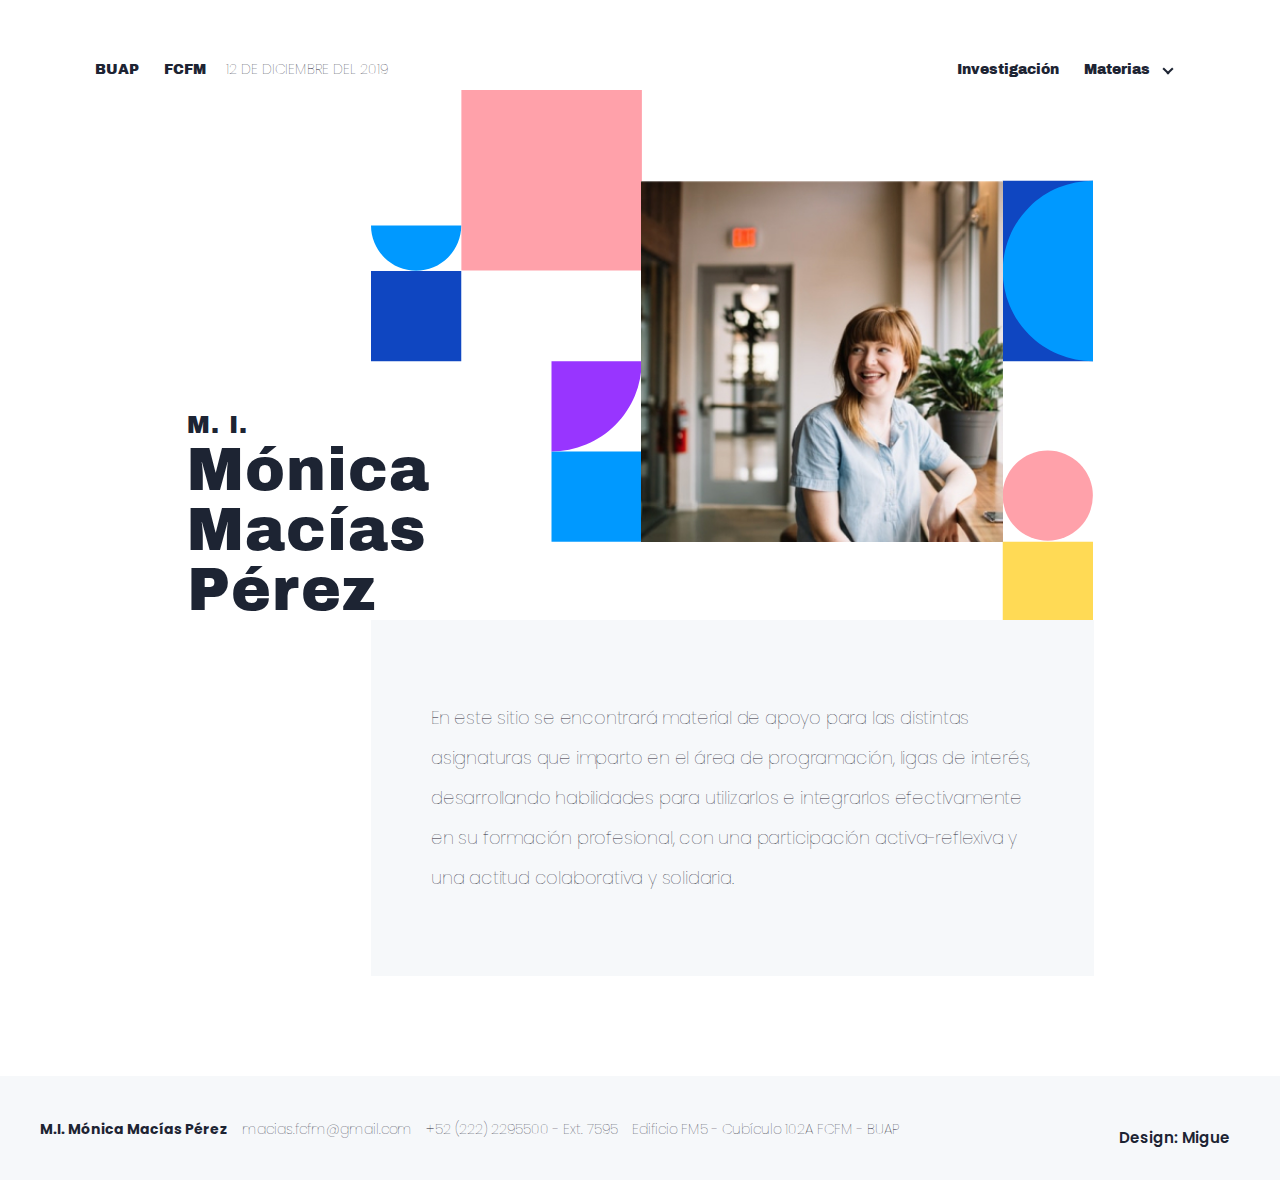
==== commit 78dbe69a: "hero" ====
--- a/index.html
+++ b/index.html
@@ -55,7 +55,19 @@
 	</header>
 
 	<main class="main">
-		<h1>hello</h1>
+		<div class="container">
+			<section class="hero">
+				<h1 class="hero-name">
+					<span class="hero-name-title">M. I.</span> Mónica <br> Macías<br> Pérez
+				</h1>
+				<div class="hero-img">
+					<img src="./assets/imgs/hero-img.jpg" alt="Mónica Macías">
+				</div>
+			</section>
+			<section class="hero-description">
+				<p>En este sitio se encontrará material de apoyo para las distintas asignaturas que imparto en el área de programación, ligas de interés, desarrollando habilidades para utilizarlos e integrarlos efectivamente en su formación profesional, con una participación activa-reflexiva y una actitud colaborativa y solidaria.</p>
+			</section>
+		</div>
 	</main>
 	
 	<footer class="footer">
--- a/assets/css/style.css
+++ b/assets/css/style.css
@@ -804,7 +804,10 @@
 _____________________________________________________ */
 .header {
   font-family: 'Archivo Black', sans-serif;
+  font-weight: 100;
   padding-top: 50px;
+  position: relative;
+  z-index: 1000;
 }
 .header .container {
   display: flex;
@@ -931,3 +934,58 @@
   color: #0f46c1;
   background-color: rgba(15,70,193,0.05);
 }
+/* Hero
+_____________________________________________________ */
+.hero {
+  background-image: url("../imgs/bg-hero-mmacias.svg");
+  background-size: 722px;
+  background-position: 281px 0;
+  background-repeat: no-repeat;
+  min-height: 530px;
+  position: relative;
+}
+.hero .container {
+  display: flex;
+  flex-wrap: wrap;
+  margin-left: auto;
+  margin-right: auto;
+  width: 100%;
+}
+.hero-name {
+  font-family: 'Archivo Black', sans-serif;
+  font-size: 60px;
+  line-height: 60px;
+  margin: 0;
+  font-weight: 100;
+  margin-left: 8.86249%;
+  position: absolute;
+  bottom: 0;
+}
+.hero-name-title {
+  font-size: 24px;
+  display: block;
+  line-height: 30px;
+}
+.hero-img {
+  position: absolute;
+  width: 362px;
+  background-color: #ffda55;
+  height: 361px;
+  top: 91px;
+  left: 551px;
+  overflow: hidden;
+}
+.hero-img img {
+  width: 104%;
+  margin-left: -2%;
+}
+.hero-description {
+  width: 65.69162%;
+  margin-left: 25.54581%;
+  background-color: #f6f8fa;
+  padding: 60px;
+  margin-bottom: 100px;
+  font-size: 18px;
+  line-height: 40px;
+  letter-spacing: -0.2px;
+}
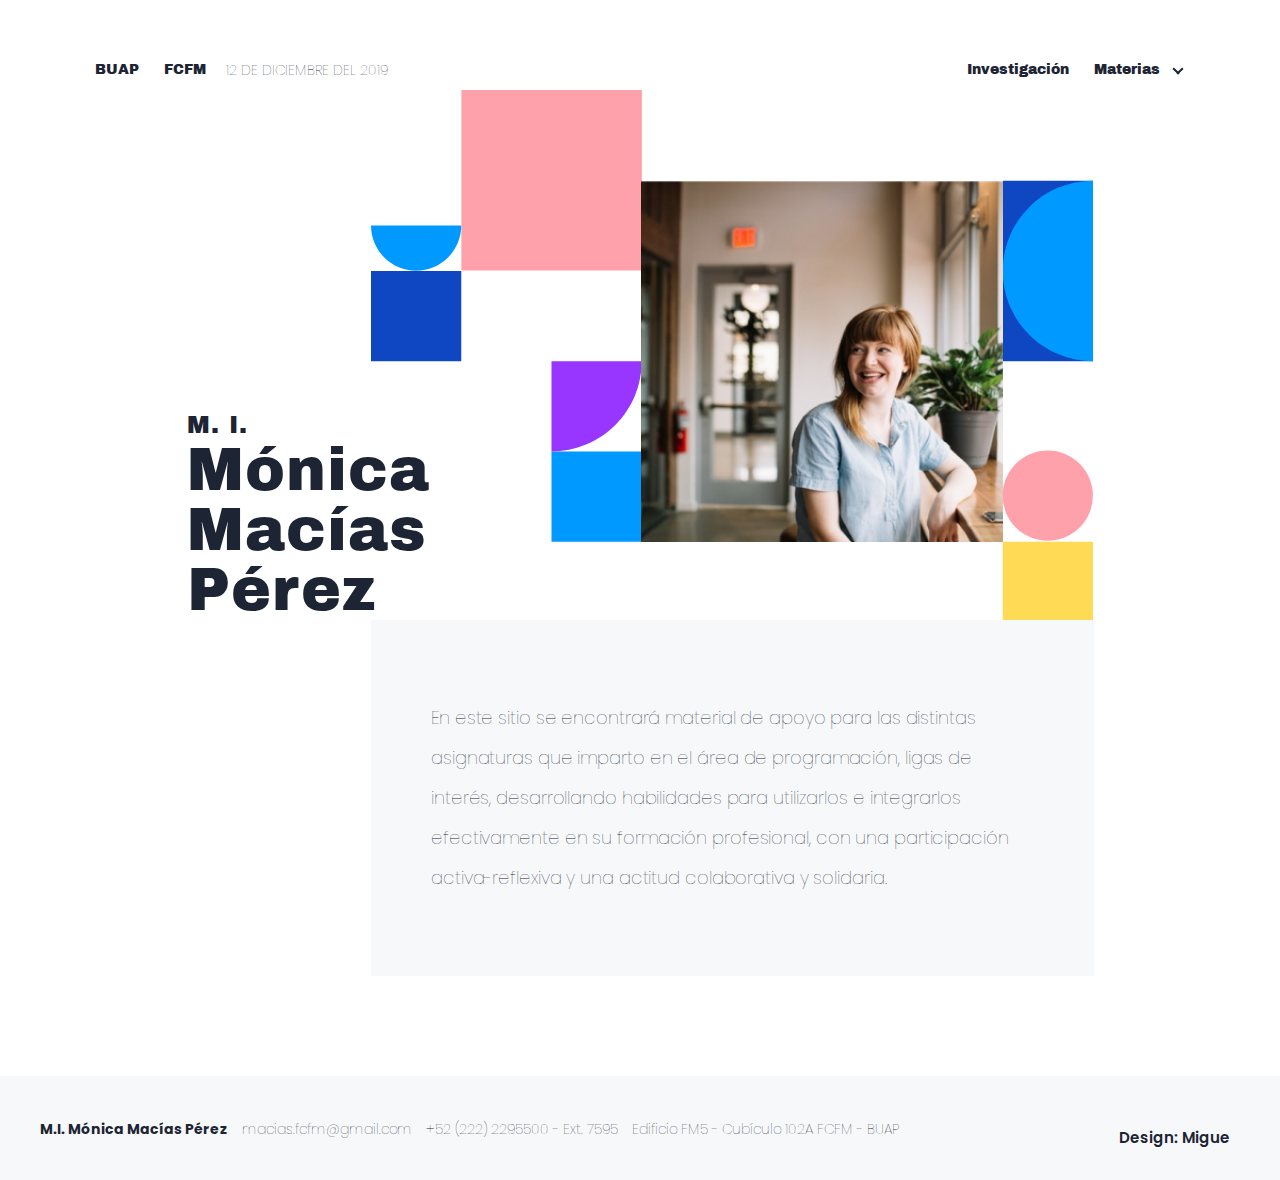
==== commit c8323245: "add courses bg-imgs, icons, colors" ====
--- a/index.html
+++ b/index.html
@@ -42,11 +42,11 @@
 					<li class="dropdown">
 							<a href="" class="nav-item">Materias</a>
 							<ul class="nav-list submenu">
-								<li><a href="" class="nav-item">Computación</a></li>
-								<li><a href="" class="nav-item">Programación I</a></li>
-								<li><a href="" class="nav-item">Programación II</a></li>
-								<li><a href="" class="nav-item">DHTIC</a></li>
-								<li><a href="" class="nav-item">Etc</a></li>
+								<li><a href="detail-course.html" class="nav-item">Computación</a></li>
+								<li><a href="detail-course.html" class="nav-item">Programación I</a></li>
+								<li><a href="detail-course.html" class="nav-item">Programación II</a></li>
+								<li><a href="detail-course.html" class="nav-item">DHTIC</a></li>
+								<li><a href="detail-course.html" class="nav-item">Etc</a></li>
 							</ul>
 					</li>
 				</ul>
@@ -61,7 +61,7 @@
 					<span class="hero-name-title">M. I.</span> Mónica <br> Macías<br> Pérez
 				</h1>
 				<div class="hero-img">
-					<img src="./assets/imgs/hero-img.jpg" alt="Mónica Macías">
+					<img src="./assets/imgs/img-profile.jpg" alt="Mónica Macías">
 				</div>
 			</section>
 			<section class="hero-description">
--- a/assets/css/style.css
+++ b/assets/css/style.css
@@ -749,7 +749,7 @@
   margin: 0;
   padding: 0;
   text-size-adjust: 100%;
-  transition: all 300ms ease;
+  transition: all 0.5s cubic-bezier(0.22, 0.61, 0.36, 1);
   width: 100%;
 }
 h1,
@@ -778,7 +778,7 @@
   outline: 0;
 }
 ::selection {
-  background: #ffda55;
+  background: #1d2433;
   color: #fff;
   font-weight: 100;
 }
@@ -828,6 +828,10 @@
 .nav-list li {
   display: inline-block;
   margin: 0 10px 0 0;
+  vertical-align: middle;
+}
+.nav-list li:last-child {
+  margin-right: 0;
 }
 .nav-list li p,
 .nav-list li a {
@@ -898,6 +902,58 @@
 .nav .submenu li a {
   padding: 0 20px;
 }
+#upWork {
+  background-color: #9835ff;
+  color: #fff;
+  font-family: 'Poppins', sans-serif;
+  font-size: 16px;
+  padding: 0 15px;
+  border-radius: 20px;
+  font-weight: 600;
+  position: relative;
+  overflow: hidden;
+}
+#upWork span {
+  z-index: 100;
+  position: relative;
+}
+#upWork::before,
+#upWork::after {
+  position: absolute;
+  content: '';
+  display: block;
+  transition: all 0.5s cubic-bezier(0.22, 0.61, 0.36, 1);
+}
+#upWork::before {
+  width: 40px;
+  height: 40px;
+  top: -40px;
+  left: -40px;
+  background-color: #ffa1aa;
+  z-index: 1;
+  border-radius: 100px;
+}
+#upWork::after {
+  width: 40px;
+  height: 40px;
+  top: 100%;
+  right: -40px;
+  background-color: #ffda55;
+  z-index: 1;
+  border-radius: 100px;
+}
+#upWork:hover {
+  background-color: #9835ff;
+  color: #fff;
+}
+#upWork:hover::before {
+  top: -10px;
+  left: -10px;
+}
+#upWork:hover::after {
+  top: 10px;
+  right: -10px;
+}
 /* Footer
 _____________________________________________________ */
 .footer {
@@ -987,5 +1043,160 @@
   margin-bottom: 100px;
   font-size: 18px;
   line-height: 40px;
-  letter-spacing: -0.2px;
-}
+  letter-spacing: -0.1px;
+}
+/* Details
+_____________________________________________________ */
+.courseHeader {
+  height: 200px;
+  text-align: center;
+  margin-top: 40px;
+  background-size: cover;
+  background-repeat: no-repeat;
+  background-position: 0 0;
+}
+.courseHeader-title {
+  vertical-align: middle;
+  font-family: 'Archivo Black', sans-serif;
+  color: #fff;
+  font-size: 60px;
+  line-height: 60px;
+  margin-top: 70px;
+  display: inline-block;
+  font-weight: 100;
+}
+.courseContent {
+  margin: 60px 0;
+}
+.courseContent-container {
+  display: flex;
+  flex-wrap: wrap;
+  margin-left: auto;
+  margin-right: auto;
+  width: 100%;
+}
+.courseContent-title {
+  width: 40.66664%;
+  margin-left: 8.86249%;
+}
+.courseContent-title h2 {
+  font-family: 'Poppins', sans-serif;
+  font-size: 50px;
+  line-height: 50px;
+  margin: 0;
+}
+.courseContent-lists {
+  width: 40.66664%;
+  margin-left: 1.5%;
+}
+.courseList {
+  padding: 0;
+  margin: 0;
+  margin-top: 20px;
+  list-style: none;
+}
+.courseList-item {
+  margin-bottom: 24px;
+}
+.courseList-item h3 {
+  margin: 0;
+}
+.courseList-note {
+  background-color: #f6f8fa;
+  padding: 20px;
+}
+.courseList-note h3 {
+  font-family: 'Archivo Black', sans-serif;
+  margin-bottom: 0;
+  font-weight: 100;
+}
+.courseList-link {
+  border-bottom: solid 2px #f6f8fa;
+  display: block;
+  color: #1d2433;
+  position: relative;
+}
+.courseList-link::after {
+  content: '';
+  display: block;
+  width: 56px;
+  height: 56px;
+  position: absolute;
+  right: 0;
+  top: 0;
+  transition: all 0.5s cubic-bezier(0.22, 0.61, 0.36, 1);
+}
+.courseList-link::before {
+  content: '';
+  display: block;
+  width: 24px;
+  height: 24px;
+  position: absolute;
+  right: 0;
+  top: 0;
+  z-index: 10;
+  padding: 16px;
+  background-size: 24px;
+  background-repeat: no-repeat;
+  background-position: center;
+}
+.courseList-link.download-link::before {
+  background-image: url("../imgs/icon/download-link.png");
+}
+.courseList-link.download-link:hover::before {
+  background-image: url("../imgs/icon/download-link-white.png");
+}
+.courseList-link.external-link::before {
+  background-image: url("../imgs/icon/external-link.png");
+}
+.courseList-link.external-link:hover::before {
+  background-image: url("../imgs/icon/external-link-white.png");
+}
+.purple .courseContent-title {
+  color: #9835ff;
+}
+.purple .courseList-link.download-link:hover,
+.purple .courseList-link.external-link:hover {
+  color: #9835ff;
+  border-bottom-color: #9835ff;
+}
+.purple .courseList-link.download-link:hover::after,
+.purple .courseList-link.external-link:hover::after {
+  background-color: #9835ff;
+}
+.blue .courseContent-title {
+  color: #09f;
+}
+.blue .courseList-link.download-link:hover,
+.blue .courseList-link.external-link:hover {
+  color: #09f;
+  border-bottom-color: #09f;
+}
+.blue .courseList-link.download-link:hover::after,
+.blue .courseList-link.external-link:hover::after {
+  background-color: #09f;
+}
+.navy .courseContent-title {
+  color: #0f46c1;
+}
+.navy .courseList-link.download-link:hover,
+.navy .courseList-link.external-link:hover {
+  color: #0f46c1;
+  border-bottom-color: #0f46c1;
+}
+.navy .courseList-link.download-link:hover::after,
+.navy .courseList-link.external-link:hover::after {
+  background-color: #0f46c1;
+}
+.pink .courseContent-title {
+  color: #ffa1aa;
+}
+.pink .courseList-link.download-link:hover,
+.pink .courseList-link.external-link:hover {
+  color: #ffa1aa;
+  border-bottom-color: #ffa1aa;
+}
+.pink .courseList-link.download-link:hover::after,
+.pink .courseList-link.external-link:hover::after {
+  background-color: #ffa1aa;
+}
